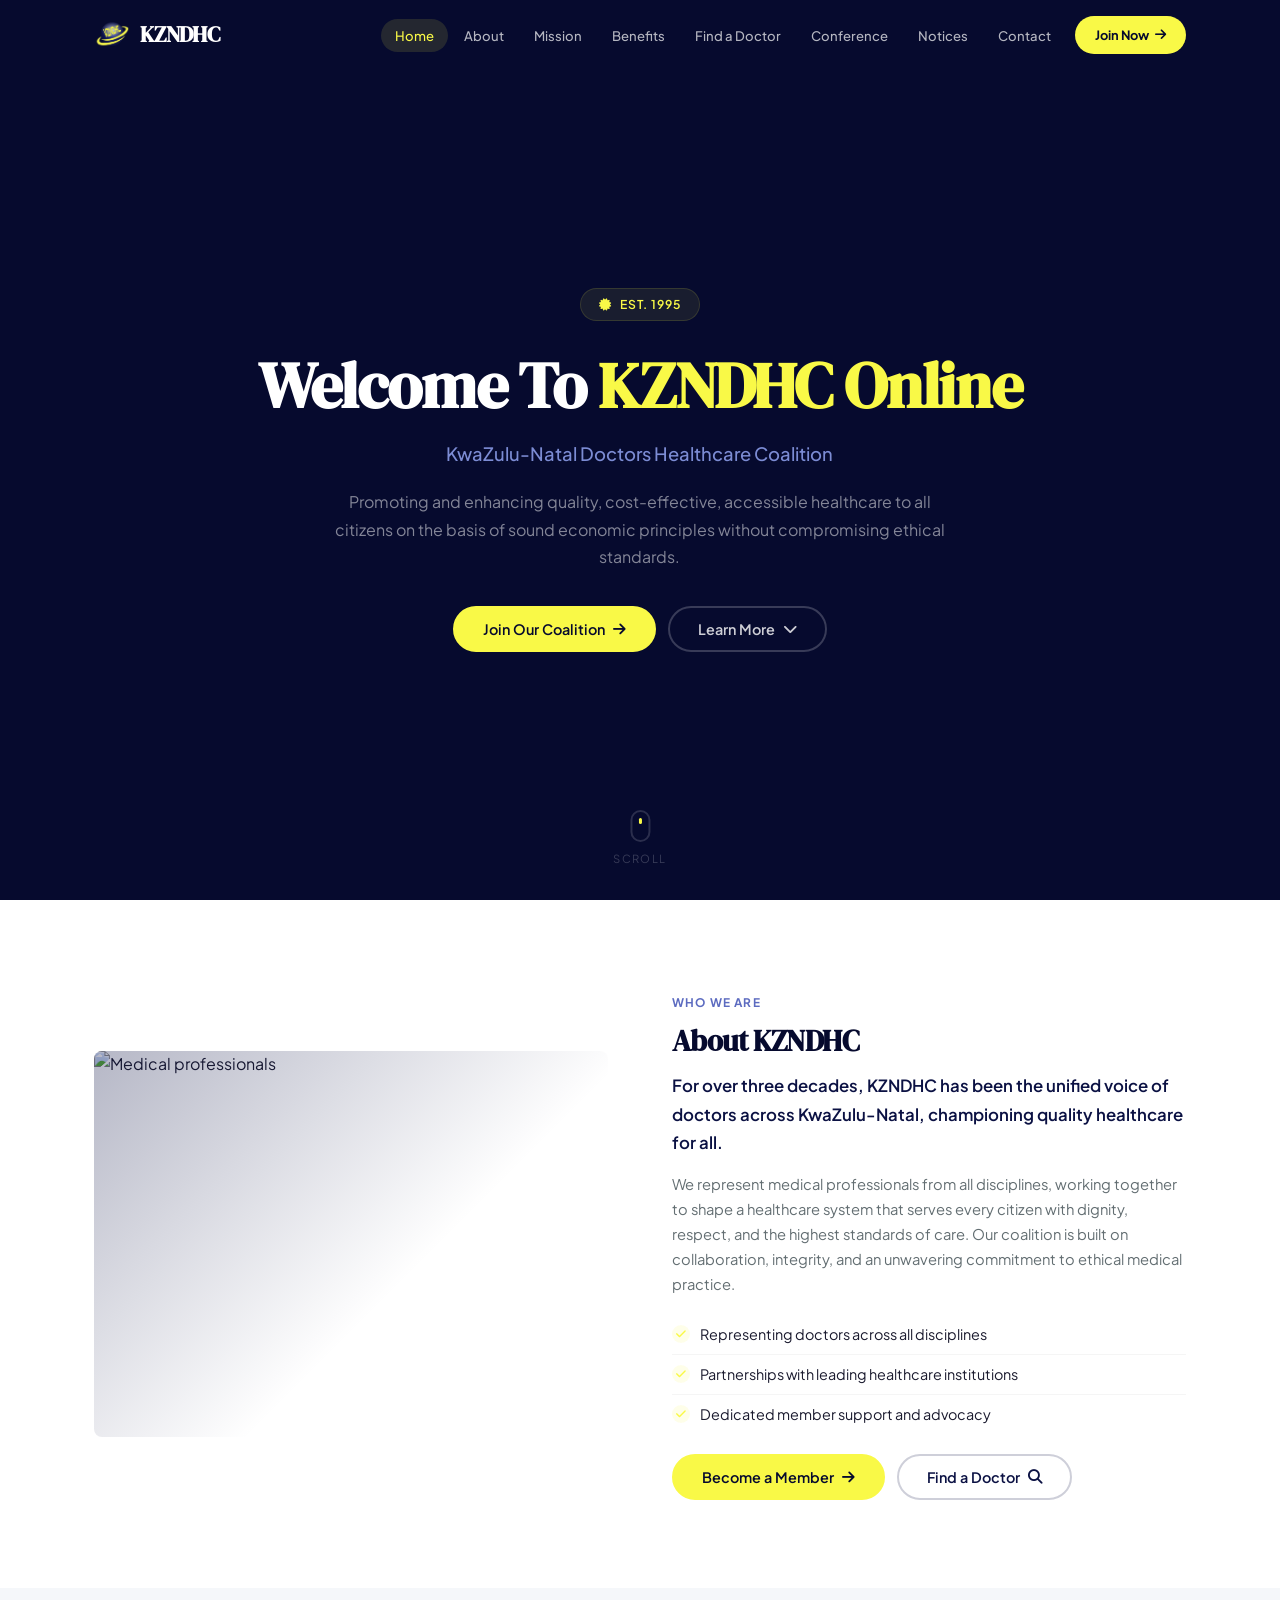
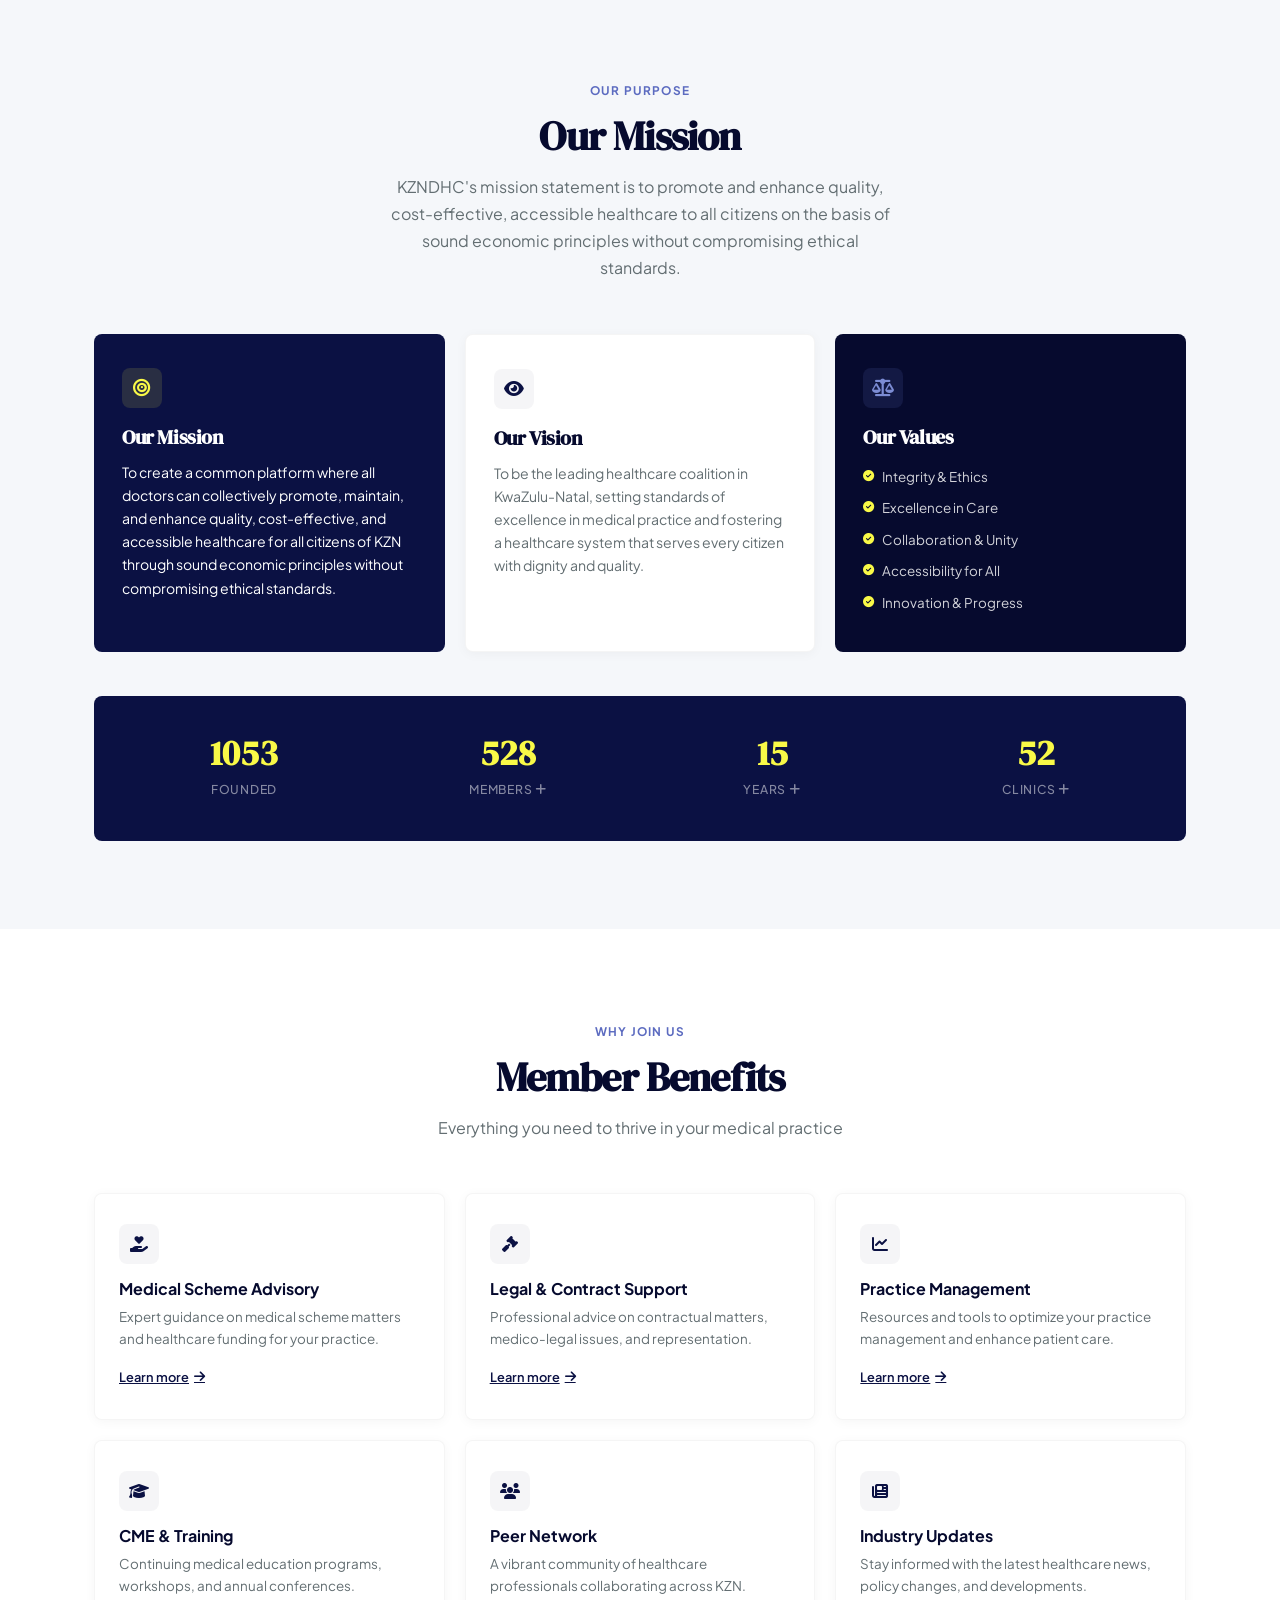
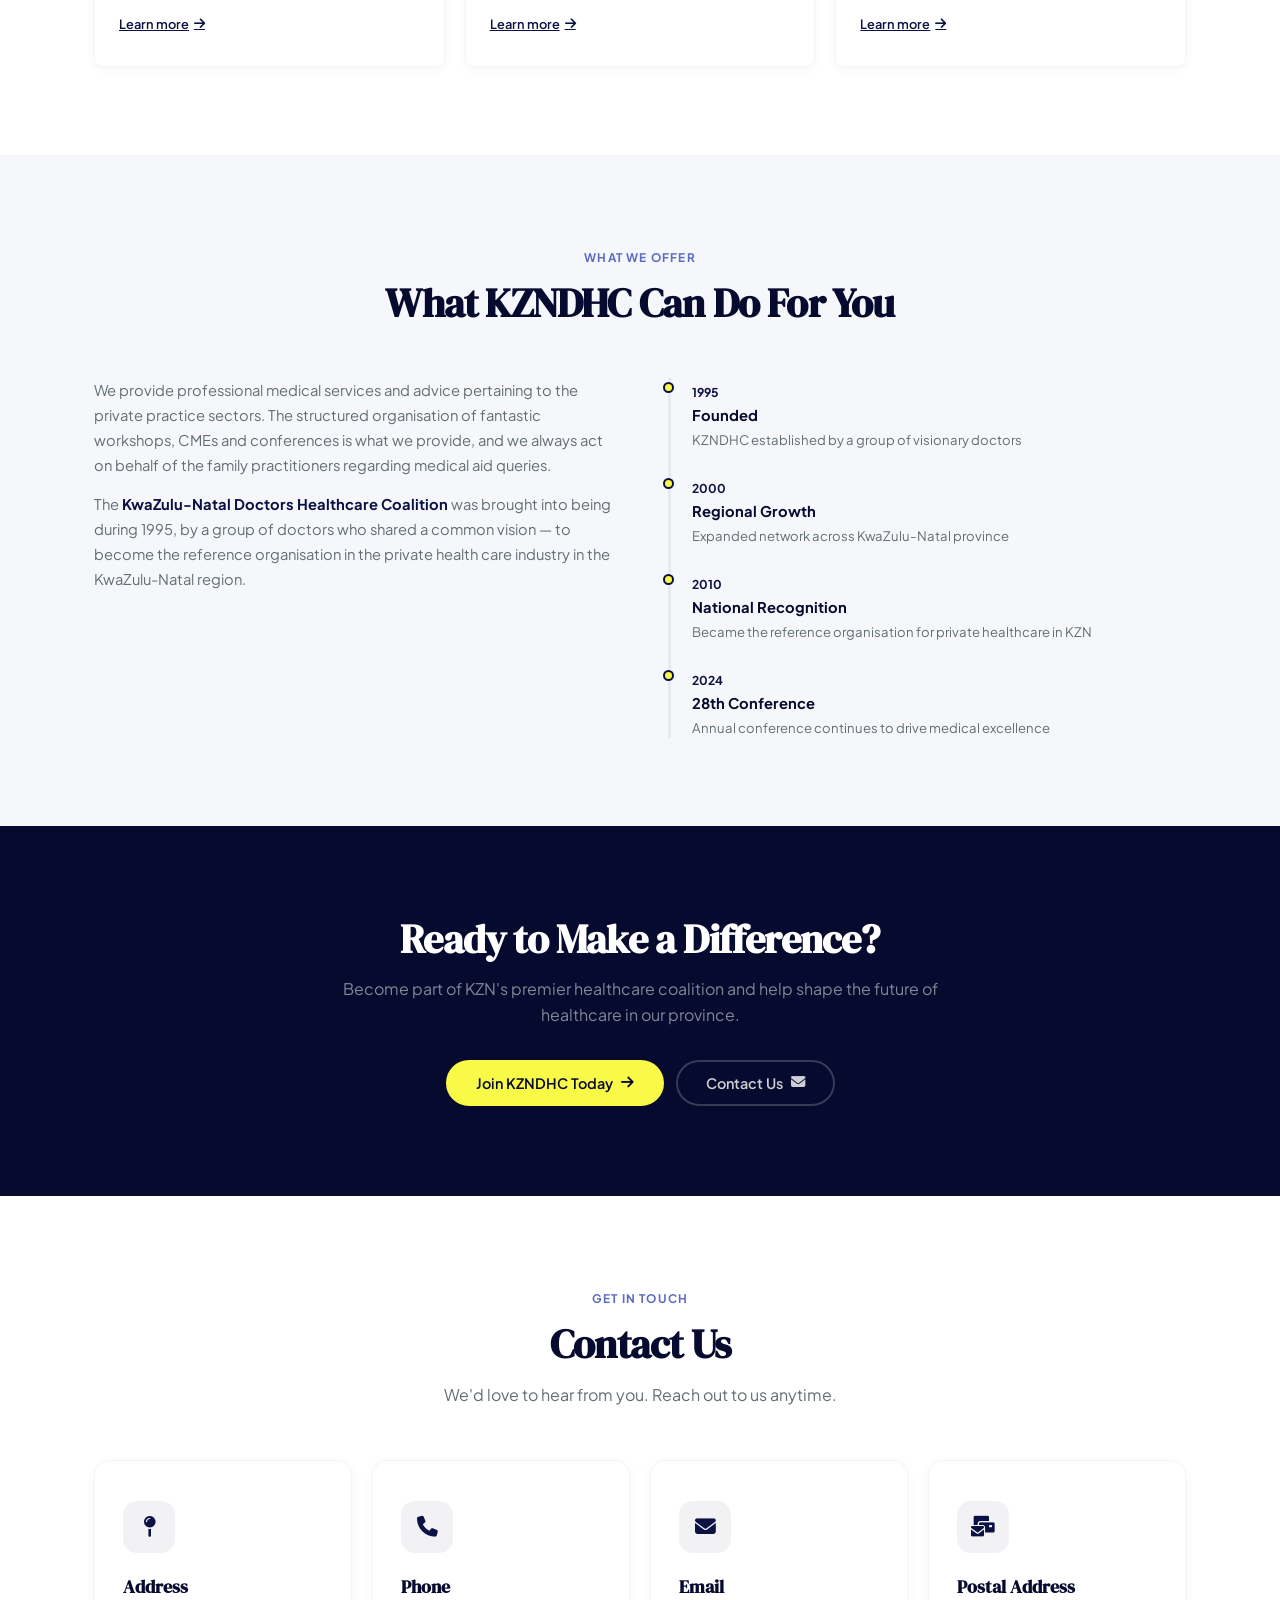
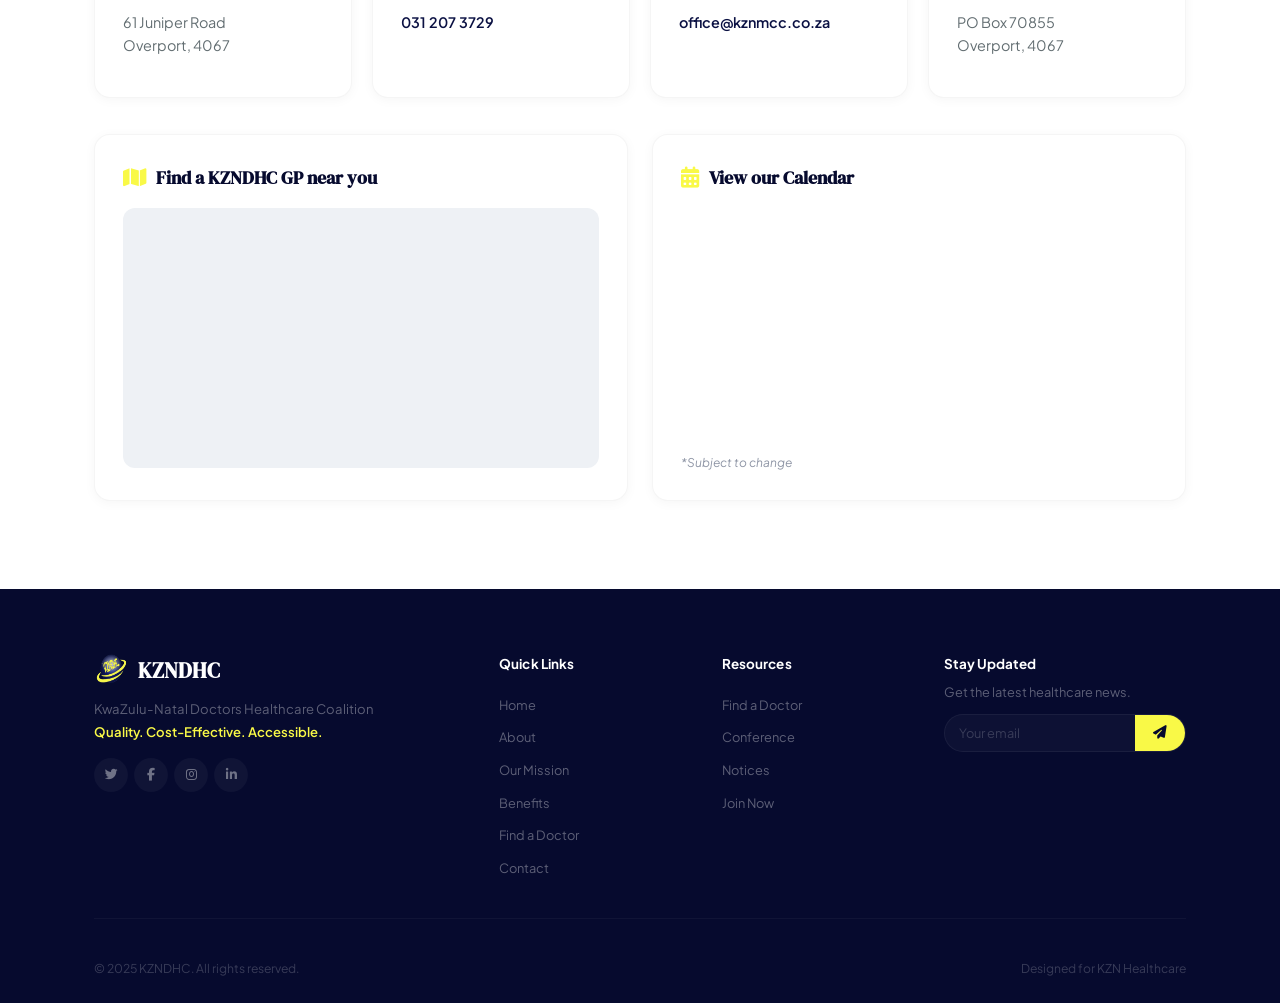
==== index.html @ eb79df63 "KZNDHC Website - Complete redesign with all pages" ====
<!DOCTYPE html>
<html lang="en">
<head>
<meta charset="UTF-8"><meta name="viewport" content="width=device-width,initial-scale=1.0">
<title>KZNDHC — KwaZulu-Natal Doctors Healthcare Coalition</title>
<meta name="description" content="Quality, cost-effective, accessible healthcare for all citizens of KZN since 1995.">
<link rel="preconnect" href="https://fonts.googleapis.com"><link rel="preconnect" href="https://fonts.gstatic.com" crossorigin>
<link href="https://fonts.googleapis.com/css2?family=Plus+Jakarta+Sans:wght@400;500;600;700;800&family=DM+Serif+Display:ital@0;1&display=swap" rel="stylesheet">
<link rel="stylesheet" href="https://cdnjs.cloudflare.com/ajax/libs/font-awesome/6.5.1/css/all.min.css">
<link rel="stylesheet" href="css/style.css">
</head>
<body>

<header class="header" id="header"><div class="container"><nav class="navbar">
<a href="#home" class="nav-brand"><img src="image.png" alt="KZNDHC" class="nav-logo"><span class="brand-text">KZNDHC</span></a>
<div class="nav-toggle" id="navToggle" aria-label="Menu" role="button" tabindex="0"><span></span><span></span><span></span></div>
<ul class="nav-menu" id="navMenu">
<li><a href="#home" class="nav-link active">Home</a></li><li><a href="#about" class="nav-link">About</a></li><li><a href="#mission" class="nav-link">Mission</a></li><li><a href="#benefits" class="nav-link">Benefits</a></li><li><a href="members/find.html" class="nav-link">Find a Doctor</a></li><li><a href="conference/index.html" class="nav-link">Conference</a></li><li><a href="members/press.html" class="nav-link">Notices</a></li><li><a href="#contact" class="nav-link">Contact</a></li><li><a href="members/join.html" class="nav-cta">Join Now <i class="fas fa-arrow-right"></i></a></li>
</ul></nav></div></header>

<section id="home" class="hero"><div class="hero-bg-img"></div>
<div class="hero-in"><div class="hero-badge"><i class="fas fa-certificate"></i> Est. 1995</div>
<h1>Welcome To <span>KZNDHC Online</span></h1>
<p class="hero-sub">KwaZulu-Natal Doctors Healthcare Coalition</p>
<p class="hero-p">Promoting and enhancing quality, cost-effective, accessible healthcare to all citizens on the basis of sound economic principles without compromising ethical standards.</p>
<div class="hero-acts"><a href="members/join.html" class="btn btn-g">Join Our Coalition <i class="fas fa-arrow-right"></i></a><a href="#about" class="btn btn-gh">Learn More <i class="fas fa-chevron-down"></i></a></div></div>
<div class="hero-scroll"><span class="scroll-mouse"></span>Scroll</div>
</section><section id="about" class="section"><div class="container"><div class="about-grid"><div class="about-img" data-aos="fade-right"><img src="https://images.unsplash.com/photo-1576091160550-2173dba999ef?w=800&q=80" alt="Medical professionals"></div><div class="about-text" data-aos="fade-left"><span class="s-label">Who We Are</span><h3>About KZNDHC</h3><p class="lead">For over three decades, KZNDHC has been the unified voice of doctors across KwaZulu-Natal, championing quality healthcare for all.</p><p>We represent medical professionals from all disciplines, working together to shape a healthcare system that serves every citizen with dignity, respect, and the highest standards of care. Our coalition is built on collaboration, integrity, and an unwavering commitment to ethical medical practice.</p><ul class="about-list"><li><i class="fas fa-check"></i>Representing doctors across all disciplines</li><li><i class="fas fa-check"></i>Partnerships with leading healthcare institutions</li><li><i class="fas fa-check"></i>Dedicated member support and advocacy</li></ul><div class="about-acts"><a href="members/join.html" class="btn btn-g">Become a Member <i class="fas fa-arrow-right"></i></a><a href="members/find.html" class="btn btn-o">Find a Doctor <i class="fas fa-search"></i></a></div></div></div></div></section>
<section id="mission" class="section section-alt"><div class="container"><div class="tc" data-aos="fade-up"><span class="s-label">Our Purpose</span><h2 class="s-title">Our Mission</h2><p class="s-lead">KZNDHC's mission statement is to promote and enhance quality, cost-effective, accessible healthcare to all citizens on the basis of sound economic principles without compromising ethical standards.</p></div><div class="m-grid"><div class="m-card m-dark" data-aos="fade-up"><div class="icon"><i class="fas fa-bullseye"></i></div><h3>Our Mission</h3><p>To create a common platform where all doctors can collectively promote, maintain, and enhance quality, cost-effective, and accessible healthcare for all citizens of KZN through sound economic principles without compromising ethical standards.</p></div><div class="m-card m-light" data-aos="fade-up" data-aos-delay="100"><div class="icon"><i class="fas fa-eye"></i></div><h3>Our Vision</h3><p>To be the leading healthcare coalition in KwaZulu-Natal, setting standards of excellence in medical practice and fostering a healthcare system that serves every citizen with dignity and quality.</p></div><div class="m-card m-ac" data-aos="fade-up" data-aos-delay="200"><div class="icon"><i class="fas fa-scale-balanced"></i></div><h3>Our Values</h3><div class="val-item"><i class="fas fa-check-circle"></i> Integrity &amp; Ethics</div><div class="val-item"><i class="fas fa-check-circle"></i> Excellence in Care</div><div class="val-item"><i class="fas fa-check-circle"></i> Collaboration &amp; Unity</div><div class="val-item"><i class="fas fa-check-circle"></i> Accessibility for All</div><div class="val-item"><i class="fas fa-check-circle"></i> Innovation &amp; Progress</div></div></div><div class="stats-bar" data-aos="fade-up"><div style="text-align:center"><span class="num" data-count="1995">0</span><span class="lbl">Founded</span></div><div style="text-align:center"><span class="num" data-count="1000">0</span><span class="lbl">Members <i class="fas fa-plus"></i></span></div><div style="text-align:center"><span class="num" data-count="30">0</span><span class="lbl">Years <i class="fas fa-plus"></i></span></div><div style="text-align:center"><span class="num" data-count="100">0</span><span class="lbl">Clinics <i class="fas fa-plus"></i></span></div></div></div></section>
<section id="benefits" class="section"><div class="container"><div class="tc" data-aos="fade-up"><span class="s-label">Why Join Us</span><h2 class="s-title">Member Benefits</h2><p class="s-lead">Everything you need to thrive in your medical practice</p></div><div class="b-grid"><div class="b-card" data-aos="fade-up"><div class="icon"><i class="fas fa-hand-holding-heart"></i></div><h3>Medical Scheme Advisory</h3><p>Expert guidance on medical scheme matters and healthcare funding for your practice.</p><a href="members/join.html" class="link">Learn more <i class="fas fa-arrow-right"></i></a></div><div class="b-card" data-aos="fade-up" data-aos-delay="80"><div class="icon"><i class="fas fa-gavel"></i></div><h3>Legal &amp; Contract Support</h3><p>Professional advice on contractual matters, medico-legal issues, and representation.</p><a href="members/join.html" class="link">Learn more <i class="fas fa-arrow-right"></i></a></div><div class="b-card" data-aos="fade-up" data-aos-delay="160"><div class="icon"><i class="fas fa-chart-line"></i></div><h3>Practice Management</h3><p>Resources and tools to optimize your practice management and enhance patient care.</p><a href="members/join.html" class="link">Learn more <i class="fas fa-arrow-right"></i></a></div><div class="b-card" data-aos="fade-up" data-aos-delay="240"><div class="icon"><i class="fas fa-graduation-cap"></i></div><h3>CME &amp; Training</h3><p>Continuing medical education programs, workshops, and annual conferences.</p><a href="members/join.html" class="link">Learn more <i class="fas fa-arrow-right"></i></a></div><div class="b-card" data-aos="fade-up" data-aos-delay="320"><div class="icon"><i class="fas fa-users"></i></div><h3>Peer Network</h3><p>A vibrant community of healthcare professionals collaborating across KZN.</p><a href="members/join.html" class="link">Learn more <i class="fas fa-arrow-right"></i></a></div><div class="b-card" data-aos="fade-up" data-aos-delay="400"><div class="icon"><i class="fas fa-newspaper"></i></div><h3>Industry Updates</h3><p>Stay informed with the latest healthcare news, policy changes, and developments.</p><a href="members/join.html" class="link">Learn more <i class="fas fa-arrow-right"></i></a></div></div></div></section>
<section class="section section-alt"><div class="container"><div class="tc" data-aos="fade-up"><span class="s-label">What We Offer</span><h2 class="s-title">What KZNDHC Can Do For You</h2></div><div class="hist-grid"><div class="hist-text" data-aos="fade-right"><p>We provide professional medical services and advice pertaining to the private practice sectors. The structured organisation of fantastic workshops, CMEs and conferences is what we provide, and we always act on behalf of the family practitioners regarding medical aid queries.</p><p>The <strong>KwaZulu-Natal Doctors Healthcare Coalition</strong> was brought into being during 1995, by a group of doctors who shared a common vision — to become the reference organisation in the private health care industry in the KwaZulu-Natal region.</p></div><div class="timeline" data-aos="fade-left"><div class="tl-item"><span class="yr">1995</span><h4>Founded</h4><p>KZNDHC established by a group of visionary doctors</p></div><div class="tl-item"><span class="yr">2000</span><h4>Regional Growth</h4><p>Expanded network across KwaZulu-Natal province</p></div><div class="tl-item"><span class="yr">2010</span><h4>National Recognition</h4><p>Became the reference organisation for private healthcare in KZN</p></div><div class="tl-item"><span class="yr">2024</span><h4>28th Conference</h4><p>Annual conference continues to drive medical excellence</p></div></div></div></div></section>

<section class="cta-band"><div class="cta-in" data-aos="fade-up"><h2>Ready to Make a Difference?</h2><p>Become part of KZN's premier healthcare coalition and help shape the future of healthcare in our province.</p><div class="cta-acts"><a href="members/join.html" class="btn btn-g">Join KZNDHC Today <i class="fas fa-arrow-right"></i></a><a href="#contact" class="btn btn-gh">Contact Us <i class="fas fa-envelope"></i></a></div></div></section>

<section id="contact" class="section"><div class="container"><div class="tc" data-aos="fade-up"><span class="s-label">Get In Touch</span><h2 class="s-title">Contact Us</h2><p class="s-lead">We'd love to hear from you. Reach out to us anytime.</p></div>
<div class="contact-grid" data-aos="fade-up">
<div class="c-card"><div class="icon"><i class="fas fa-map-pin"></i></div><h4>Address</h4><p>61 Juniper Road<br>Overport, 4067</p></div>
<div class="c-card"><div class="icon"><i class="fas fa-phone"></i></div><h4>Phone</h4><p><a href="tel:0312073729">031 207 3729</a></p></div>
<div class="c-card"><div class="icon"><i class="fas fa-envelope"></i></div><h4>Email</h4><p><a href="mailto:office@kznmcc.co.za">office@kznmcc.co.za</a></p></div>
<div class="c-card"><div class="icon"><i class="fas fa-mail-bulk"></i></div><h4>Postal Address</h4><p>PO Box 70855<br>Overport, 4067</p></div>
</div>
<div class="c-extras" data-aos="fade-up">
<div class="c-extra"><h4><i class="fas fa-map"></i> Find a KZNDHC GP near you</h4><div class="map-box" id="map"></div></div>
<div class="c-extra"><h4><i class="fas fa-calendar-alt"></i> View our Calendar</h4><div style="border-radius:8px;overflow:hidden;"><iframe src="https://calendar.google.com/calendar/embed?src=kzndhcmain%40gmail.com&ctz=Africa%2FJohannesburg" style="border:0" width="100%" height="230" frameborder="0" scrolling="no"></iframe></div><p class="cal-note">*Subject to change</p></div>
</div></div></section>

<footer class="footer"><div class="container"><div class="f-grid"><div class="f-brand"><div class="logo-wrap"><img src="image.png" alt="KZNDHC"><strong>KZNDHC</strong></div><p>KwaZulu-Natal Doctors Healthcare Coalition</p><p class="tagline">Quality. Cost-Effective. Accessible.</p><div class="f-social"><a href="https://twitter.com/KZNDHC" aria-label="Twitter"><i class="fab fa-twitter"></i></a><a href="#" aria-label="Facebook"><i class="fab fa-facebook-f"></i></a><a href="https://www.instagram.com/kzndhc/" aria-label="Instagram"><i class="fab fa-instagram"></i></a><a href="#" aria-label="LinkedIn"><i class="fab fa-linkedin-in"></i></a></div></div><div class="f-col"><h5>Quick Links</h5><ul><li><a href="index.html">Home</a></li><li><a href="index.html#about">About</a></li><li><a href="index.html#mission">Our Mission</a></li><li><a href="index.html#benefits">Benefits</a></li><li><a href="members/find.html">Find a Doctor</a></li><li><a href="index.html#contact">Contact</a></li></ul></div><div class="f-col"><h5>Resources</h5><ul><li><a href="members/find.html">Find a Doctor</a></li><li><a href="conference/index.html">Conference</a></li><li><a href="members/press.html">Notices</a></li><li><a href="members/join.html">Join Now</a></li></ul></div><div class="f-news"><h5>Stay Updated</h5><p>Get the latest healthcare news.</p><form class="f-form" onsubmit="alert('Thank you');return false;"><input type="email" placeholder="Your email" required><button type="submit"><i class="fas fa-paper-plane"></i></button></form></div></div><div class="f-bottom"><p>&copy; 2025 KZNDHC. All rights reserved.</p><p>Designed for KZN Healthcare</p></div></div></footer>

<button id="backToTop" class="btt" aria-label="Back to top"><i class="fas fa-arrow-up"></i></button>
<script src="js/main.js"></script>
</body>
</html>
---- css/style.css ----
﻿*,*::before,*::after{margin:0;padding:0;box-sizing:border-box}
:root{
--n:#0B1143;--nd:#060A2E;--nm:#121858;--g:#F9F947;--gs:#FCE17A;--b:#5C6BC0;--bl:#7C8CD4;
--w:#fff;--o:#F5F7FA;--t:#1A1A2E;--tl:#636E72;--tm:#8E95A5;
--f:'Plus Jakarta Sans',sans-serif;--fh:'DM Serif Display',Georgia,serif;
--sh:0 2px 12px rgba(0,0,0,.04);
--sh-lg:0 4px 24px rgba(0,0,0,.06);
--r:8px;--rf:999px
}
html{scroll-behavior:smooth;font-size:16px}
body{font-family:var(--f);color:var(--t);line-height:1.6;background:var(--w)}
img{max-width:100%;display:block}
.container{width:100%;max-width:1140px;margin:0 auto;padding:0 24px}
h1,h2,h3{font-family:var(--fh);letter-spacing:-.02em;line-height:1.15}

/* BUTTONS */
.btn{display:inline-flex;align-items:center;gap:8px;padding:12px 28px;border-radius:var(--rf);font:600 .9rem var(--f);cursor:pointer;transition:all .2s;text-decoration:none;border:2px solid transparent}
.btn-g{background:var(--g);color:var(--nd);border-color:var(--g)}
.btn-g:hover{background:var(--gs);transform:translateY(-2px);box-shadow:0 6px 20px rgba(249,249,71,.25)}
.btn-gh{background:transparent;color:rgba(255,255,255,.8);border-color:rgba(255,255,255,.2)}
.btn-gh:hover{background:rgba(255,255,255,.06);border-color:rgba(255,255,255,.4);color:#fff;transform:translateY(-2px)}
.btn-o{background:transparent;color:var(--n);border-color:rgba(11,17,67,.2)}
.btn-o:hover{background:var(--n);color:#fff;border-color:var(--n)}

/* HEADER */
.header{position:fixed;top:0;left:0;right:0;z-index:1000;padding:16px 0;transition:all .3s}
.header.scrolled{padding:10px 0;background:rgba(6,10,46,.9);backdrop-filter:blur(12px);box-shadow:0 1px 0 rgba(255,255,255,.05)}
.navbar{display:flex;align-items:center;justify-content:space-between}
.nav-brand{display:flex;align-items:center;gap:10px;text-decoration:none}
.nav-logo{width:36px;height:36px;border-radius:6px;object-fit:contain}
.brand-text{font-family:var(--fh);font-size:1.4rem;font-weight:700;color:#fff;letter-spacing:-.01em}
.nav-menu{display:flex;align-items:center;gap:2px;list-style:none}
.nav-link{padding:8px 14px;color:rgba(255,255,255,.7);font-weight:500;font-size:.82rem;border-radius:var(--rf);transition:all .2s;text-decoration:none}
.nav-link:hover,.nav-link.active{color:#fff;background:rgba(255,255,255,.06)}
.nav-link.active{background:rgba(249,249,71,.12);color:var(--g)}
.nav-cta{display:inline-flex;align-items:center;gap:6px;padding:9px 20px;background:var(--g);color:var(--nd);border-radius:var(--rf);font-weight:700;font-size:.8rem;text-decoration:none;transition:all .2s;margin-left:8px}
.nav-cta:hover{background:var(--gs);transform:translateY(-1px)}
.nav-toggle{display:none;flex-direction:column;gap:5px;cursor:pointer;padding:4px;background:0 0;border:none}
.nav-toggle span{width:26px;height:2.5px;background:#fff;border-radius:2px;transition:all .25s}
.nav-toggle.active span:nth-child(1){transform:translateY(7.5px)rotate(45deg)}
.nav-toggle.active span:nth-child(2){opacity:0}
.nav-toggle.active span:nth-child(3){transform:translateY(-7.5px)rotate(-45deg)}
/* HERO */
.hero{min-height:100vh;display:flex;align-items:center;background:var(--nd);position:relative;overflow:hidden;padding:120px 0 80px}
.hero::after{content:'';position:absolute;inset:0;background:linear-gradient(180deg,rgba(6,10,46,.85)0%,rgba(6,10,46,.7)100%)}
.hero-bg-img{position:absolute;inset:0;background:url('https://images.unsplash.com/photo-1551076805-e1869033e561?w=1600&q=80')center/cover no-repeat;opacity:.15;filter:grayscale(40%)}
.hero-in{position:relative;z-index:1;max-width:840px;margin:0 auto;text-align:center}
.hero-badge{display:inline-flex;align-items:center;gap:8px;padding:6px 18px;background:rgba(249,249,71,.08);border:1px solid rgba(249,249,71,.12);border-radius:var(--rf);color:var(--g);font-size:.76rem;font-weight:600;text-transform:uppercase;letter-spacing:.08em;margin-bottom:28px}
.hero h1{font-family:var(--fh);font-size:4rem;color:#fff;margin-bottom:16px}
.hero h1 span{color:var(--g)}
.hero-sub{font-size:1.15rem;color:var(--bl);margin-bottom:20px;font-weight:500}
.hero-p{font-size:1rem;color:rgba(255,255,255,.5);max-width:620px;margin:0 auto 36px;line-height:1.7}
.hero-acts{display:flex;gap:12px;justify-content:center;flex-wrap:wrap}
.hero-scroll{position:absolute;bottom:32px;left:50%;transform:translateX(-50%);z-index:1;display:flex;flex-direction:column;align-items:center;gap:8px;color:rgba(255,255,255,.2);font-size:.7rem;text-transform:uppercase;letter-spacing:.12em}
.scroll-mouse{width:20px;height:32px;border:2px solid rgba(255,255,255,.15);border-radius:10px;position:relative}
.scroll-mouse::after{content:'';width:3px;height:6px;background:var(--g);border-radius:2px;position:absolute;top:6px;left:50%;transform:translateX(-50%);animation:sdot 2s infinite}
@keyframes sdot{0%{transform:translateX(-50%)translateY(0);opacity:1}to{transform:translateX(-50%)translateY(12px);opacity:0}}

/* SECTIONS */
.section{padding:88px 0}
.section-alt{background:var(--o)}
.s-label{display:inline-block;font-size:.74rem;font-weight:700;color:var(--b);text-transform:uppercase;letter-spacing:.1em;margin-bottom:12px}
.s-title{font-family:var(--fh);font-size:2.5rem;color:var(--nd);margin-bottom:14px}
.s-lead{font-size:1rem;color:var(--tl);max-width:520px;line-height:1.7}
.tc{text-align:center;margin:0 auto 52px}
.tc .s-lead{margin-left:auto;margin-right:auto}

/* ABOUT */
.about-grid{display:grid;grid-template-columns:1fr 1fr;gap:64px;align-items:center}
.about-img{position:relative;border-radius:var(--r);overflow:hidden;aspect-ratio:4/3}
.about-img img{width:100%;height:100%;object-fit:cover}
.about-img::after{content:'';position:absolute;inset:0;background:linear-gradient(135deg,rgba(11,17,67,.3),transparent 60%)}
.about-text h3{font-family:var(--fh);font-size:1.8rem;color:var(--nd);margin-bottom:14px}
.about-text .lead{font-size:1.05rem;color:var(--n);font-weight:600;margin-bottom:14px}
.about-text p{font-size:.92rem;color:var(--tl);line-height:1.7;margin-bottom:12px}
.about-list{list-style:none;margin:18px 0;padding:0}
.about-list li{display:flex;align-items:center;gap:10px;padding:8px 0;font-size:.9rem;color:var(--t);border-bottom:1px solid rgba(0,0,0,.04)}
.about-list li:last-child{border:none}
.about-list li i{color:var(--g);width:18px;height:18px;display:flex;align-items:center;justify-content:center;background:rgba(249,249,71,.12);border-radius:50%;font-size:.7rem;flex-shrink:0}
.about-acts{display:flex;gap:12px;flex-wrap:wrap;margin-top:20px}
/* MISSION CARDS */
.m-grid{display:grid;grid-template-columns:1fr 1fr 1fr;gap:20px}
.m-card{border-radius:var(--r);padding:34px 28px;transition:all .25s;overflow:hidden;position:relative}
.m-card:hover{transform:translateY(-4px)}
.m-dark{background:var(--n);color:#fff}
.m-light{background:#fff;border:1px solid rgba(0,0,0,.04);box-shadow:var(--sh)}
.m-ac{background:var(--nd);color:#fff}
.m-card .icon{width:40px;height:40px;display:flex;align-items:center;justify-content:center;border-radius:8px;margin-bottom:18px;font-size:1.1rem}
.m-dark .icon{background:rgba(249,249,71,.12);color:var(--g)}
.m-light .icon{background:rgba(11,17,67,.04);color:var(--n)}
.m-ac .icon{background:rgba(92,107,192,.15);color:var(--bl)}
.m-card h3{font-family:var(--fh);font-size:1.25rem;margin-bottom:12px}
.m-card p{font-size:.88rem;line-height:1.65}
.m-light h3{color:var(--nd)}
.m-light p{color:var(--tl)}
.val-item{display:flex;align-items:center;gap:8px;padding:5px 0;font-size:.84rem;color:rgba(255,255,255,.82)}
.val-item i{color:var(--g);font-size:.7rem}

/* STATS */
.stats-bar{background:var(--n);border-radius:var(--r);padding:40px 28px;display:grid;grid-template-columns:repeat(4,1fr);gap:20px;margin-top:44px}
.stats-bar .num{font-family:var(--fh);font-size:2.2rem;font-weight:700;color:var(--g);line-height:1;margin-bottom:4px;display:block}
.stats-bar .lbl{font-size:.76rem;color:rgba(255,255,255,.5);font-weight:500;text-transform:uppercase;letter-spacing:.06em}

/* BENEFITS */
.b-grid{display:grid;grid-template-columns:repeat(3,1fr);gap:20px}
.b-card{background:#fff;border-radius:var(--r);padding:30px 24px;border:1px solid rgba(0,0,0,.04);transition:all .25s;box-shadow:var(--sh);position:relative;overflow:hidden}
.b-card:hover{transform:translateY(-4px);box-shadow:var(--sh-lg)}
.b-card .icon{width:40px;height:40px;display:flex;align-items:center;justify-content:center;border-radius:8px;background:rgba(11,17,67,.04);color:var(--n);font-size:1rem;margin-bottom:16px;transition:all .25s}
.b-card:hover .icon{background:var(--n);color:var(--g)}
.b-card h3{font-size:1rem;color:var(--nd);margin-bottom:8px;font-family:var(--f);font-weight:700;letter-spacing:0}
.b-card p{font-size:.84rem;color:var(--tl);line-height:1.6;margin-bottom:14px}
.b-card .link{display:inline-flex;align-items:center;gap:5px;font-size:.8rem;font-weight:600;color:var(--n)}
.b-card .link:hover{color:var(--g)}
/* HISTORY */
.hist-grid{display:grid;grid-template-columns:1fr 1fr;gap:56px;align-items:start}
.hist-text p{font-size:.92rem;color:var(--tl);line-height:1.7;margin-bottom:14px}
.hist-text strong{color:var(--n)}
.timeline{position:relative;padding-left:24px}
.timeline::before{content:'';position:absolute;left:0;top:0;bottom:0;width:3px;background:rgba(11,17,67,.06)}
.tl-item{position:relative;padding-bottom:24px}
.tl-item:last-child{padding-bottom:0}
.tl-item::before{content:'';position:absolute;left:-29px;top:4px;width:11px;height:11px;border-radius:50%;background:var(--g);border:2px solid var(--n)}
.tl-item .yr{font-size:.76rem;font-weight:700;color:var(--n);margin-bottom:4px}
.tl-item h4{font-size:.92rem;color:var(--nd);margin-bottom:2px}
.tl-item p{font-size:.82rem;color:var(--tl);margin:0}

/* CTA */
.cta-band{background:var(--nd);padding:90px 0;text-align:center;position:relative;overflow:hidden}
.cta-band::after{content:'';position:absolute;inset:0;background:url('https://images.unsplash.com/photo-1576091160550-2173dba999ef?w=1600&q=80')center/cover no-repeat;opacity:.06;filter:grayscale(60%)}
.cta-in{position:relative;z-index:1;max-width:600px;margin:0 auto}
.cta-band h2{font-family:var(--fh);font-size:2.5rem;color:#fff;margin-bottom:14px}
.cta-band p{font-size:1rem;color:rgba(255,255,255,.5);margin-bottom:32px;line-height:1.6}
.cta-acts{display:flex;gap:12px;justify-content:center;flex-wrap:wrap}

/* CONTACT */
.contact-grid{display:flex;gap:20px;margin-bottom:36px}
.c-card{flex:1;background:#fff;border-radius:16px;padding:40px 28px;border:1px solid rgba(0,0,0,.04);box-shadow:var(--sh);display:flex;flex-direction:column;align-items:flex-start;transition:all .3s;position:relative;overflow:hidden}
.c-card::after{content:'';position:absolute;bottom:0;left:0;right:0;height:3px;background:linear-gradient(90deg,var(--g),var(--bl));opacity:0;transition:opacity .3s}
.c-card:hover::after{opacity:1}
.c-card:hover{transform:translateY(-4px);box-shadow:var(--sh-lg)}
.c-card .icon{width:52px;height:52px;display:flex;align-items:center;justify-content:center;border-radius:14px;background:rgba(11,17,67,.05);color:var(--n);font-size:1.3rem;transition:all .3s;flex-shrink:0;margin-bottom:20px}
.c-card:hover .icon{background:var(--n);color:var(--g)}
.c-card h4{font-family:var(--fh);font-size:1.1rem;color:var(--nd);margin-bottom:10px}
.c-card p{font-size:.9rem;color:var(--tl);line-height:1.6;margin:0}
.c-card a{color:var(--n);font-weight:600;text-decoration:none}
.c-card a:hover{color:var(--g)}
.c-card .note{display:inline-block;font-size:.72rem;color:var(--tm);margin-top:12px;font-weight:500}
.c-extras{display:grid;grid-template-columns:1fr 1fr;gap:24px}
.c-extra{background:#fff;border-radius:16px;padding:28px;border:1px solid rgba(0,0,0,.04);box-shadow:var(--sh);transition:all .3s}
.c-extra:hover{box-shadow:var(--sh-lg)}
.c-extra h4{font-family:var(--fh);font-size:1.15rem;color:var(--nd);margin-bottom:16px;display:flex;align-items:center;gap:10px}
.c-extra h4 i{color:var(--g);font-size:1.3rem}
.map-box{width:100%;height:260px;border-radius:12px;overflow:hidden;background:#eef1f5}
.cal-note{font-size:.75rem;color:var(--tm);margin-top:8px;font-style:italic}
/* FOOTER */
.footer{background:var(--nd);padding:64px 0 24px;color:rgba(255,255,255,.6)}
.f-grid{display:grid;grid-template-columns:2fr 1fr 1fr 1.2fr;gap:40px;margin-bottom:40px;padding-bottom:32px;border-bottom:1px solid rgba(255,255,255,.04)}
.f-brand .logo-wrap{display:flex;align-items:center;gap:10px;margin-bottom:12px}
.f-brand .logo-wrap img{width:34px;height:34px;border-radius:6px}
.f-brand .logo-wrap strong{font-family:var(--fh);font-size:1.3rem;color:#fff}
.f-brand p{font-size:.82rem;color:rgba(255,255,255,.35);line-height:1.5;margin-bottom:3px}
.f-brand .tagline{color:var(--g)!important;font-weight:600;margin-bottom:16px!important}
.f-social{display:flex;gap:6px}
.f-social a{width:34px;height:34px;display:flex;align-items:center;justify-content:center;border-radius:50%;background:rgba(255,255,255,.04);color:rgba(255,255,255,.4);font-size:.8rem;transition:all .2s;text-decoration:none}
.f-social a:hover{background:var(--g);color:var(--nd)}
.f-col h5{font-family:var(--f);font-weight:700;font-size:.84rem;color:#fff;margin-bottom:16px;letter-spacing:.01em}
.f-col ul{list-style:none}.f-col ul li{margin-bottom:7px}
.f-col ul li a{color:rgba(255,255,255,.35);font-size:.8rem;text-decoration:none;transition:color .15s}
.f-col ul li a:hover{color:var(--g)}
.f-news h5{font-family:var(--f);font-weight:700;font-size:.84rem;color:#fff;margin-bottom:8px}
.f-news p{font-size:.8rem;color:rgba(255,255,255,.35);margin-bottom:12px;line-height:1.5}
.f-form{display:flex;border-radius:var(--rf);overflow:hidden;background:rgba(255,255,255,.03);border:1px solid rgba(255,255,255,.05)}
.f-form input{flex:1;padding:10px 14px;background:0 0;border:none;color:#fff;font:.8rem var(--f);outline:0}
.f-form input::placeholder{color:rgba(255,255,255,.18)}
.f-form button{padding:10px 18px;background:var(--g);border:none;color:var(--nd);cursor:pointer;font-size:.85rem}
.f-form button:hover{background:var(--gs)}
.f-bottom{display:flex;justify-content:space-between;align-items:center}
.f-bottom p{font-size:.76rem;color:rgba(255,255,255,.2)}
/* BTT & SUB PAGES SHARED */
.btt{position:fixed;bottom:24px;right:24px;width:40px;height:40px;border-radius:50%;background:var(--n);color:#fff;border:none;font-size:.9rem;cursor:pointer;z-index:999;opacity:0;transform:translateY(10px);pointer-events:none;transition:all .25s;box-shadow:0 2px 10px rgba(0,0,0,.15)}
.btt.show{opacity:1;transform:translateY(0);pointer-events:all}
.btt:hover{background:var(--g);color:var(--nd)}
.page-hero{min-height:32vh;display:flex;align-items:center;background:var(--nd);position:relative;overflow:hidden;padding:100px 0 50px}
.page-hero::after{content:'';position:absolute;inset:0;background:linear-gradient(180deg,rgba(6,10,46,.8),rgba(6,10,46,.7))}
.page-hero-bg{position:absolute;inset:0;background:url('https://images.unsplash.com/photo-1576091160550-2173dba999ef?w=1600&q=80')center/cover no-repeat;opacity:.1;filter:grayscale(50%)}
.page-hero-in{position:relative;z-index:1;max-width:700px;margin:0 auto;text-align:center}
.page-hero h1{font-family:var(--fh);font-size:2.6rem;color:#fff;margin-bottom:8px}
.page-hero p{font-size:1rem;color:rgba(255,255,255,.5)}
.page-section{padding:64px 0}
.p-card{background:#fff;border-radius:var(--r);padding:30px 28px;border:1px solid rgba(0,0,0,.04);box-shadow:var(--sh);margin-bottom:18px}
.p-card h2{font-family:var(--fh);font-size:1.3rem;color:var(--nd);margin-bottom:14px}
.p-card h3{font-family:var(--fh);font-size:1.1rem;color:var(--nd);margin:18px 0 10px}
.p-card p,.p-card li{font-size:.9rem;color:var(--tl);line-height:1.65}
.tag{display:inline-block;padding:4px 10px;border-radius:var(--rf);font-size:.72rem;font-weight:600;margin-right:5px}
.tag-g{background:rgba(249,249,71,.12);color:var(--n)}
.tag-n{background:rgba(11,17,67,.04);color:var(--n)}
.form-group{margin-bottom:14px}
.form-group label{display:block;font-size:.8rem;font-weight:600;color:var(--nd);margin-bottom:5px}
.form-group input,.form-group select,.form-group textarea{width:100%;padding:10px 12px;border:1.5px solid rgba(0,0,0,.1);border-radius:var(--r);font:.86rem var(--f);transition:.2s;outline:0;background:#fff}
.form-group input:focus,.form-group select:focus,.form-group textarea:focus{border-color:var(--n)}
.form-row{display:grid;grid-template-columns:1fr 1fr;gap:12px}
.form-check{display:flex;align-items:flex-start;gap:10px;padding:12px;background:rgba(0,0,0,.02);border-radius:var(--r);margin-bottom:12px}
.form-check input{width:16px;height:16px;margin-top:2px;accent-color:var(--n)}
.form-check label{font-size:.82rem;color:var(--tl);line-height:1.5}
.svc-grid{display:grid;grid-template-columns:repeat(auto-fill,minmax(170px,1fr));gap:8px;margin:14px 0}
.svc-item{display:flex;align-items:center;gap:8px;padding:9px 12px;background:rgba(0,0,0,.02);border-radius:var(--r);border:1px solid rgba(0,0,0,.04);cursor:pointer;transition:.15s;font-size:.82rem}
.svc-item:hover{background:rgba(0,0,0,.05)}
.svc-item input{margin:0;accent-color:var(--n);width:14px;height:14px}
.ma-grid{display:flex;flex-wrap:wrap;gap:8px;margin:14px 0}
.ma-item{display:flex;align-items:center;gap:8px;padding:8px 14px;background:#fff;border:1px solid rgba(0,0,0,.08);border-radius:var(--r);font-size:.82rem;cursor:pointer;transition:.15s}
.ma-item:hover{background:rgba(0,0,0,.03)}
.ma-item input{margin:0;accent-color:var(--n);width:14px;height:14px}
.aff-grid{display:flex;flex-wrap:wrap;gap:10px;margin:18px 0}
.aff-card{display:flex;align-items:center;gap:10px;padding:14px 18px;background:rgba(0,0,0,.02);border-radius:var(--r);border:1px solid rgba(0,0,0,.04);flex:1;min-width:160px;transition:.15s}
.aff-card:hover{background:rgba(0,0,0,.04);transform:translateY(-2px)}
.aff-card i{font-size:1.2rem;color:var(--n)}
.aff-card strong{display:block;font-size:.82rem;color:var(--nd)}
.aff-card span{font-size:.74rem;color:var(--tl)}
.ach-grid{display:grid;grid-template-columns:repeat(auto-fill,minmax(220px,1fr));gap:10px;margin:16px 0}
.ach-row{display:flex;align-items:flex-start;gap:10px;padding:14px;background:rgba(0,0,0,.02);border-radius:var(--r);border-left:3px solid var(--g);transition:.15s}
.ach-row:hover{background:rgba(0,0,0,.04);transform:translateX(3px)}
.ach-row i{color:var(--n);font-size:.95rem;margin-top:1px}
.ach-row p{font-size:.84rem;color:var(--tl);margin:0;line-height:1.5}
.conf-hl{padding:34px;background:var(--n);border-radius:var(--r);color:#fff;text-align:center;margin-bottom:20px}
.conf-hl h2{font-family:var(--fh);font-size:1.7rem;color:#fff;margin-bottom:6px}
.conf-hl .date{font-size:1.05rem;color:var(--g);font-weight:600;margin-bottom:2px}
.conf-hl .venue{font-size:.9rem;color:rgba(255,255,255,.55)}
[data-aos]{opacity:0;transform:translateY(20px);transition:opacity .5s ease,transform .5s ease}
[data-aos].aos-animate{opacity:1;transform:translateY(0)}
@media(max-width:1024px){.about-grid,.hist-grid{grid-template-columns:1fr}.m-grid,.b-grid{grid-template-columns:repeat(2,1fr)}.contact-grid{flex-wrap:wrap}.contact-grid .c-card{min-width:calc(50% - 10px)}.c-extras{grid-template-columns:1fr}.f-grid{grid-template-columns:repeat(2,1fr)}}
@media(max-width:768px){.nav-menu{position:fixed;inset:0;flex-direction:column;justify-content:center;background:rgba(6,10,46,.98);backdrop-filter:blur(16px);transform:translateY(-100%);opacity:0;pointer-events:none;transition:all .3s}.nav-menu.active{transform:translateY(0);opacity:1;pointer-events:all}.nav-toggle{display:flex}.nav-link{font-size:1rem;padding:10px 20px}.nav-cta{margin-left:0;margin-top:8px}.hero{padding:110px 0 60px}.hero h1{font-size:2.6rem}.section{padding:56px 0}.s-title{font-size:1.9rem}.m-grid,.b-grid,.f-grid{grid-template-columns:1fr}.contact-grid .c-card{min-width:100%}.c-extras{grid-template-columns:1fr}.stats-bar{grid-template-columns:repeat(2,1fr);padding:30px 20px}.hero-acts .btn,.cta-acts .btn{width:100%;justify-content:center}.f-bottom{flex-direction:column;gap:6px;text-align:center}}
@media(max-width:480px){.hero h1{font-size:2rem}.container{padding:0 18px}.s-title{font-size:1.5rem}.stats-bar{grid-template-columns:1fr}}
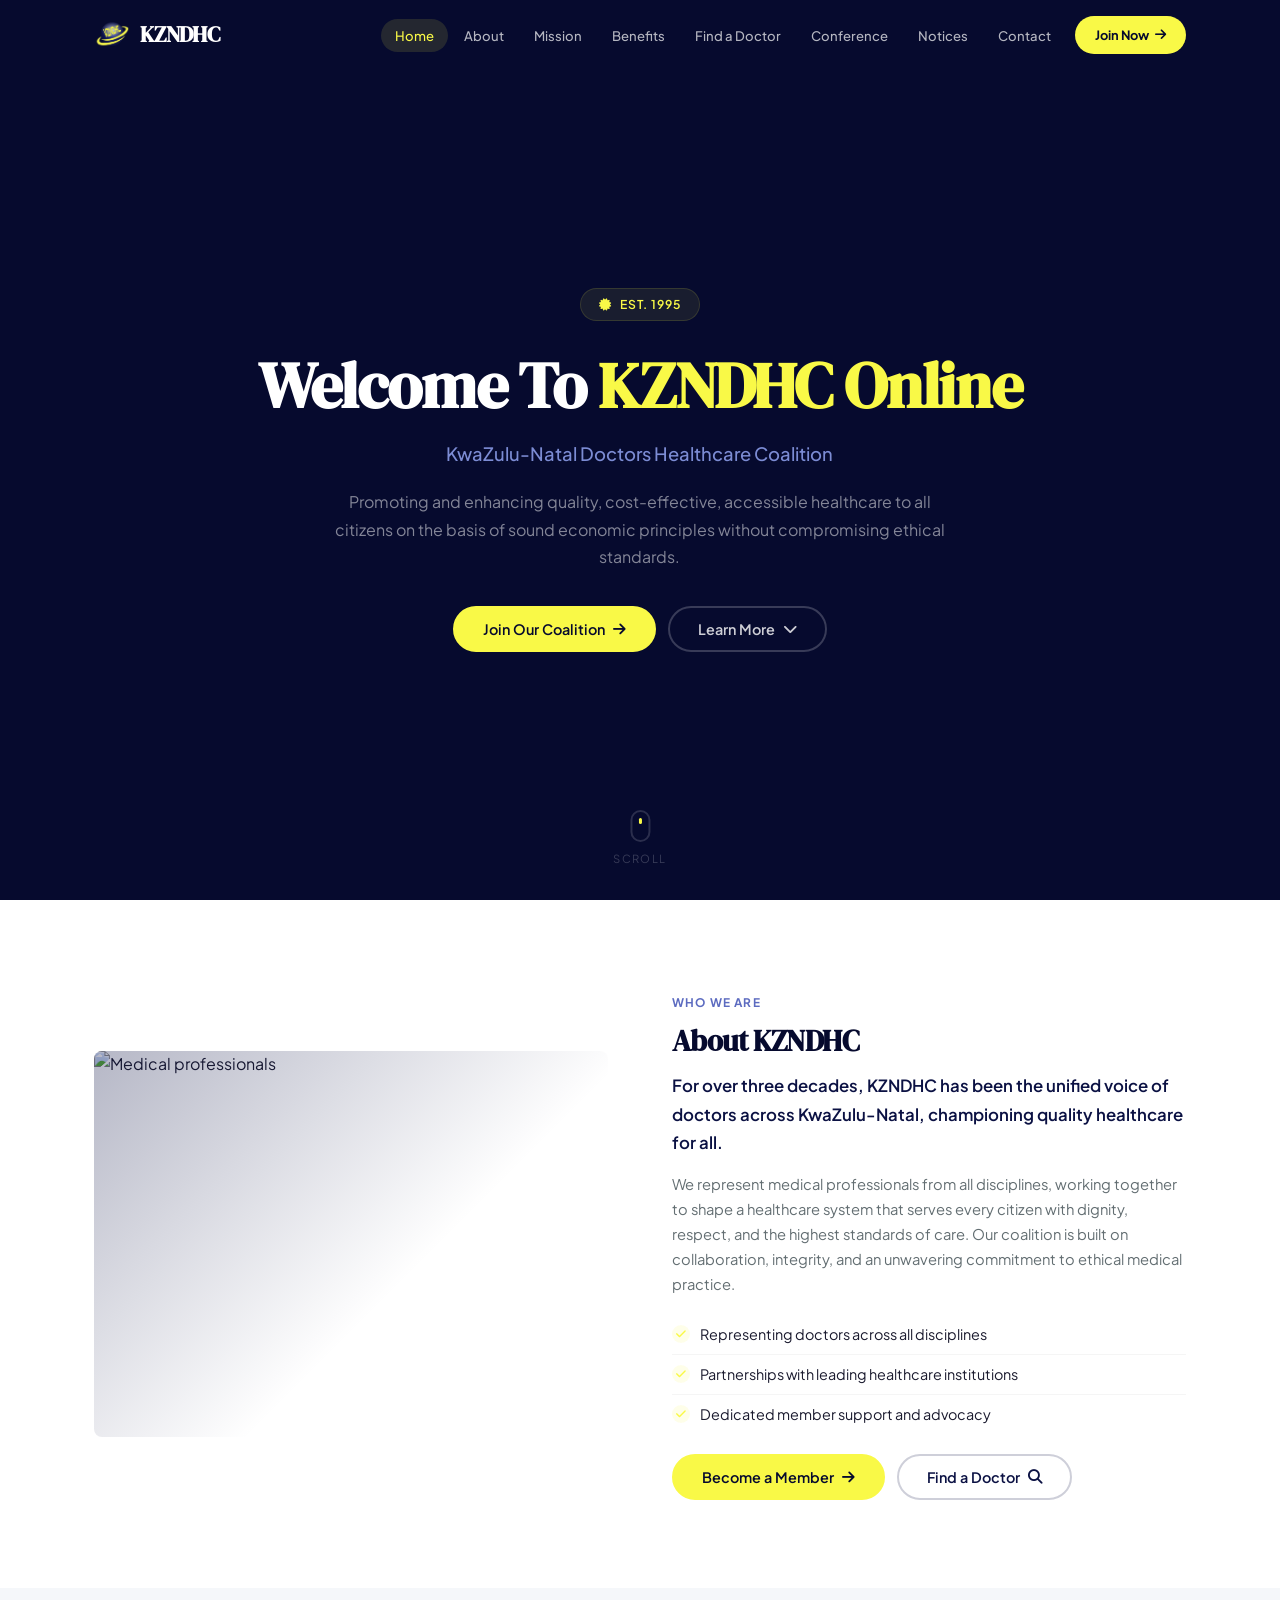
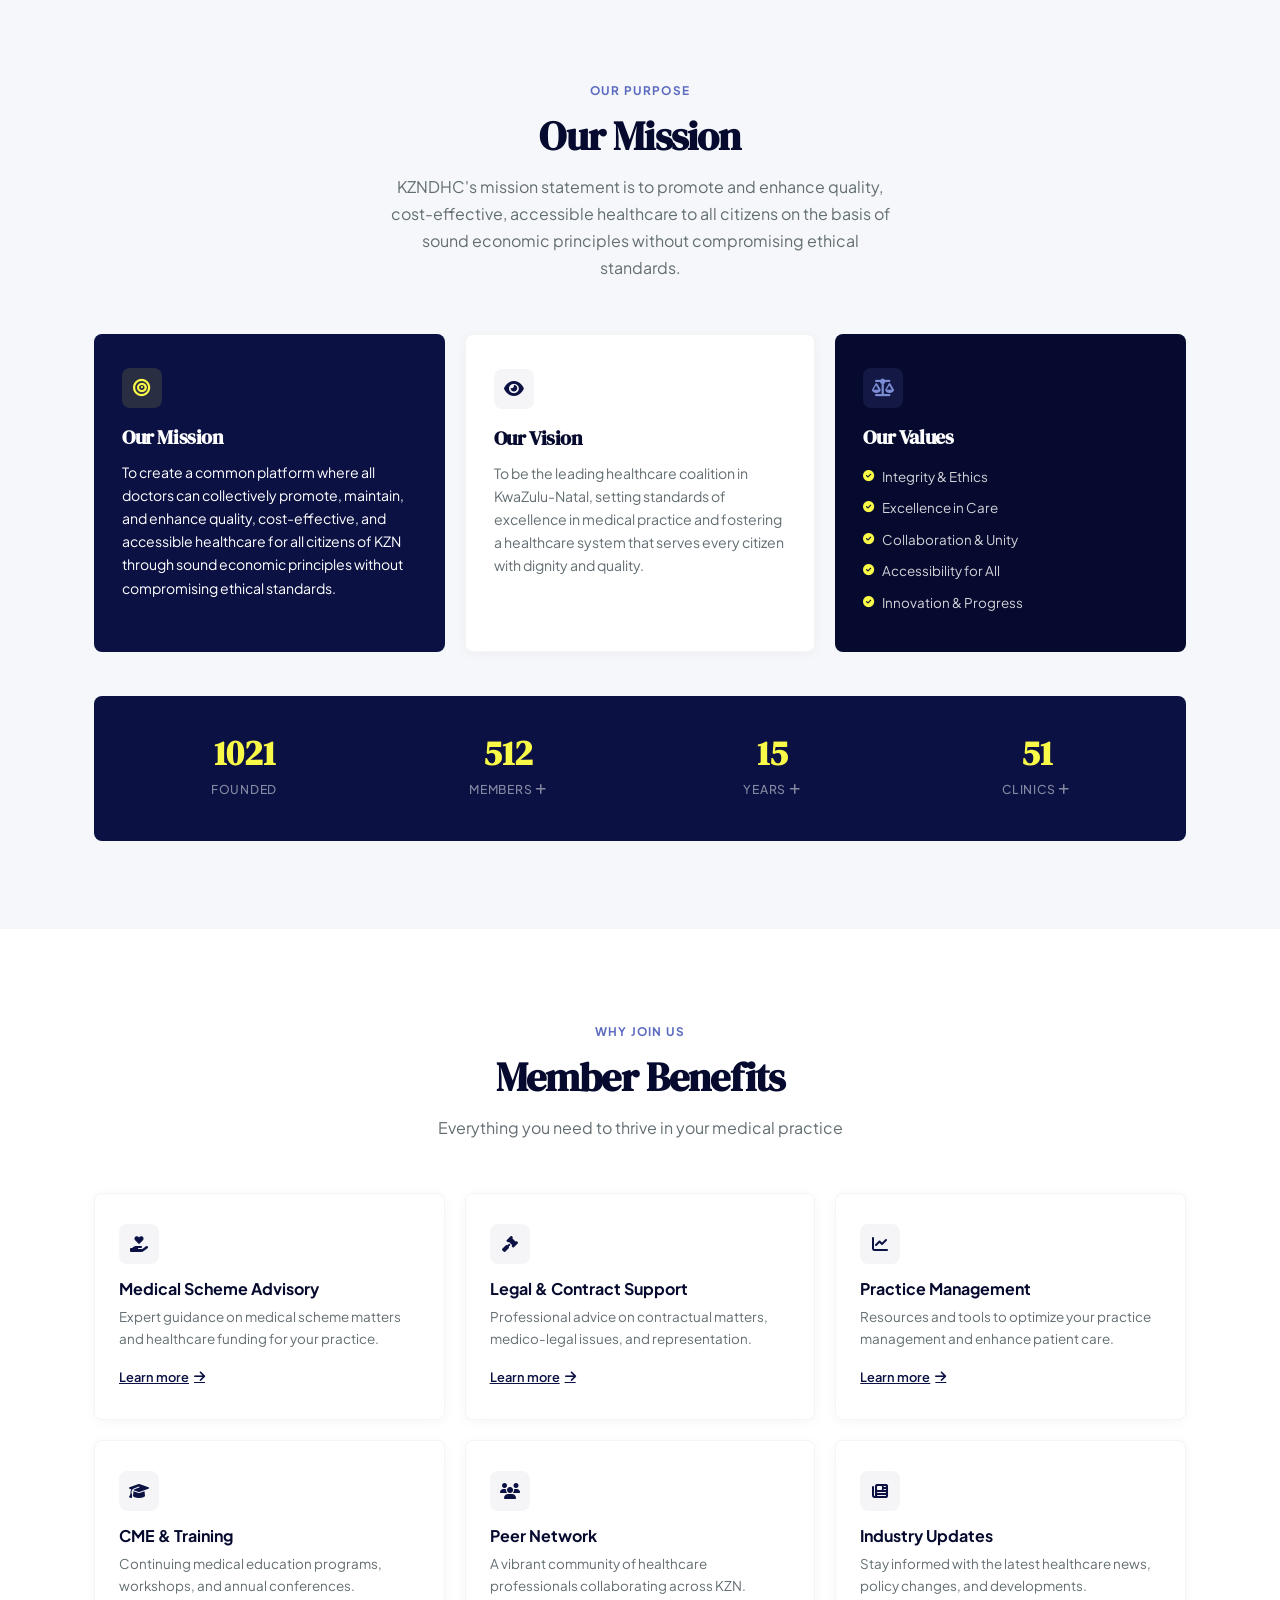
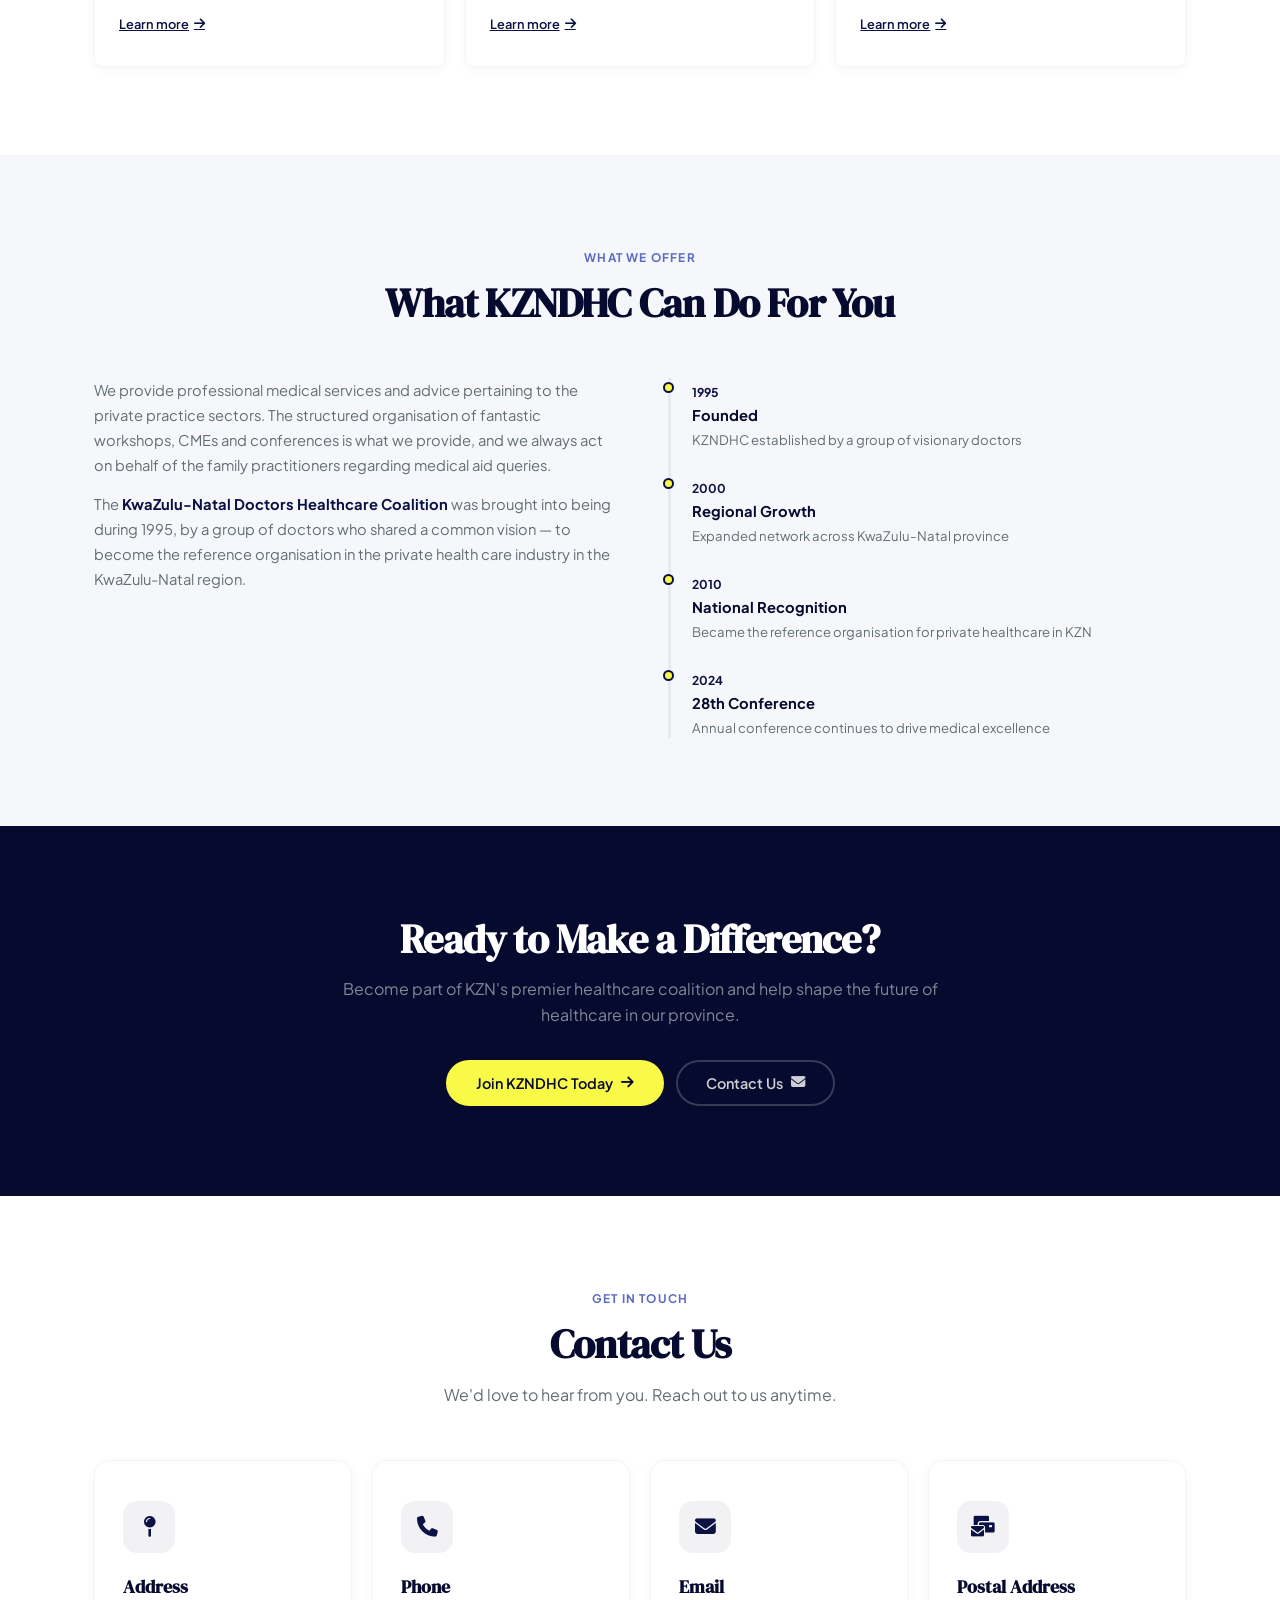
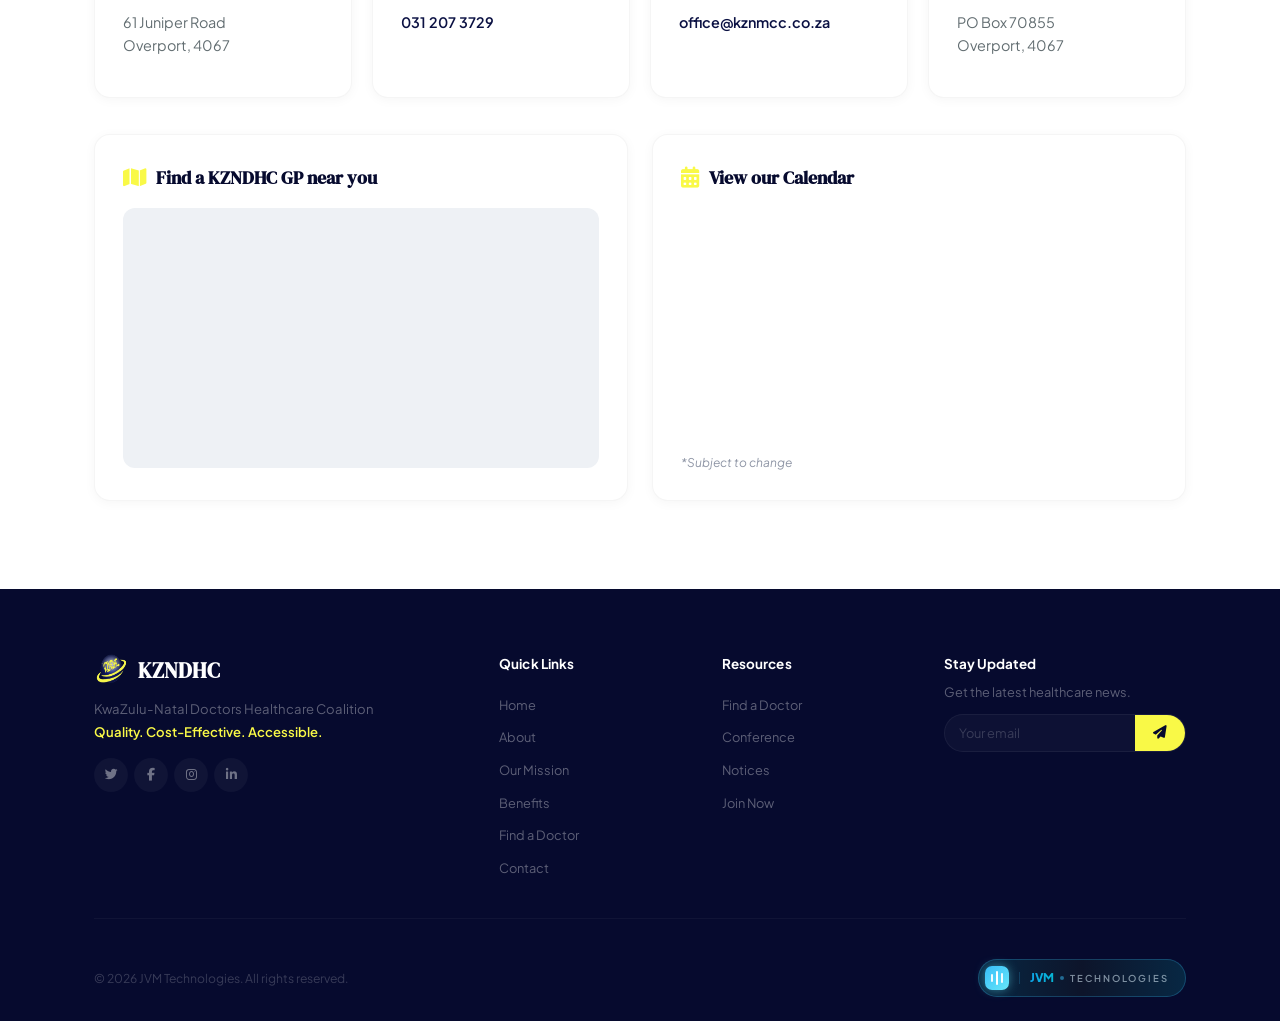
==== commit 7c45ac31: "Send applications to accounts@kznmcc.co.za, drop price, JVM footer - Join form recipient is now acco" ====
--- a/index.html
+++ b/index.html
@@ -44,7 +44,7 @@
 <div class="c-extra"><h4><i class="fas fa-calendar-alt"></i> View our Calendar</h4><div style="border-radius:8px;overflow:hidden;"><iframe src="https://calendar.google.com/calendar/embed?src=kzndhcmain%40gmail.com&ctz=Africa%2FJohannesburg" style="border:0" width="100%" height="230" frameborder="0" scrolling="no"></iframe></div><p class="cal-note">*Subject to change</p></div>
 </div></div></section>
 
-<footer class="footer"><div class="container"><div class="f-grid"><div class="f-brand"><div class="logo-wrap"><img src="image.png" alt="KZNDHC"><strong>KZNDHC</strong></div><p>KwaZulu-Natal Doctors Healthcare Coalition</p><p class="tagline">Quality. Cost-Effective. Accessible.</p><div class="f-social"><a href="https://twitter.com/KZNDHC" aria-label="Twitter"><i class="fab fa-twitter"></i></a><a href="#" aria-label="Facebook"><i class="fab fa-facebook-f"></i></a><a href="https://www.instagram.com/kzndhc/" aria-label="Instagram"><i class="fab fa-instagram"></i></a><a href="#" aria-label="LinkedIn"><i class="fab fa-linkedin-in"></i></a></div></div><div class="f-col"><h5>Quick Links</h5><ul><li><a href="index.html">Home</a></li><li><a href="index.html#about">About</a></li><li><a href="index.html#mission">Our Mission</a></li><li><a href="index.html#benefits">Benefits</a></li><li><a href="members/find.html">Find a Doctor</a></li><li><a href="index.html#contact">Contact</a></li></ul></div><div class="f-col"><h5>Resources</h5><ul><li><a href="members/find.html">Find a Doctor</a></li><li><a href="conference/index.html">Conference</a></li><li><a href="members/press.html">Notices</a></li><li><a href="members/join.html">Join Now</a></li></ul></div><div class="f-news"><h5>Stay Updated</h5><p>Get the latest healthcare news.</p><form class="f-form" onsubmit="alert('Thank you');return false;"><input type="email" placeholder="Your email" required><button type="submit"><i class="fas fa-paper-plane"></i></button></form></div></div><div class="f-bottom"><p>&copy; 2025 KZNDHC. All rights reserved.</p><p>Designed for KZN Healthcare</p></div></div></footer>
+<footer class="footer"><div class="container"><div class="f-grid"><div class="f-brand"><div class="logo-wrap"><img src="image.png" alt="KZNDHC"><strong>KZNDHC</strong></div><p>KwaZulu-Natal Doctors Healthcare Coalition</p><p class="tagline">Quality. Cost-Effective. Accessible.</p><div class="f-social"><a href="https://twitter.com/KZNDHC" aria-label="Twitter"><i class="fab fa-twitter"></i></a><a href="#" aria-label="Facebook"><i class="fab fa-facebook-f"></i></a><a href="https://www.instagram.com/kzndhc/" aria-label="Instagram"><i class="fab fa-instagram"></i></a><a href="#" aria-label="LinkedIn"><i class="fab fa-linkedin-in"></i></a></div></div><div class="f-col"><h5>Quick Links</h5><ul><li><a href="index.html">Home</a></li><li><a href="index.html#about">About</a></li><li><a href="index.html#mission">Our Mission</a></li><li><a href="index.html#benefits">Benefits</a></li><li><a href="members/find.html">Find a Doctor</a></li><li><a href="index.html#contact">Contact</a></li></ul></div><div class="f-col"><h5>Resources</h5><ul><li><a href="members/find.html">Find a Doctor</a></li><li><a href="conference/index.html">Conference</a></li><li><a href="members/press.html">Notices</a></li><li><a href="members/join.html">Join Now</a></li></ul></div><div class="f-news"><h5>Stay Updated</h5><p>Get the latest healthcare news.</p><form class="f-form" onsubmit="alert('Thank you');return false;"><input type="email" placeholder="Your email" required><button type="submit"><i class="fas fa-paper-plane"></i></button></form></div></div><div class="f-bottom"><p>&copy; 2026 JVM Technologies. All rights reserved.</p><span class="jvm-badge" aria-label="JVM Technologies"><span class="jvm-mark" aria-hidden="true"><span></span><span></span><span></span></span><span class="jvm-sep" aria-hidden="true"></span><span class="jvm-word"><b>JVM</b><i aria-hidden="true"></i><small>Technologies</small></span></span></div></div></footer>
 
 <button id="backToTop" class="btt" aria-label="Back to top"><i class="fas fa-arrow-up"></i></button>
 <script src="js/main.js"></script>
--- a/css/style.css
+++ b/css/style.css
@@ -229,4 +229,21 @@
 [data-aos].aos-animate{opacity:1;transform:translateY(0)}
 @media(max-width:1024px){.about-grid,.hist-grid{grid-template-columns:1fr}.m-grid,.b-grid{grid-template-columns:repeat(2,1fr)}.contact-grid{flex-wrap:wrap}.contact-grid .c-card{min-width:calc(50% - 10px)}.c-extras{grid-template-columns:1fr}.f-grid{grid-template-columns:repeat(2,1fr)}}
 @media(max-width:768px){.nav-menu{position:fixed;inset:0;flex-direction:column;justify-content:center;background:rgba(6,10,46,.98);backdrop-filter:blur(16px);transform:translateY(-100%);opacity:0;pointer-events:none;transition:all .3s}.nav-menu.active{transform:translateY(0);opacity:1;pointer-events:all}.nav-toggle{display:flex}.nav-link{font-size:1rem;padding:10px 20px}.nav-cta{margin-left:0;margin-top:8px}.hero{padding:110px 0 60px}.hero h1{font-size:2.6rem}.section{padding:56px 0}.s-title{font-size:1.9rem}.m-grid,.b-grid,.f-grid{grid-template-columns:1fr}.contact-grid .c-card{min-width:100%}.c-extras{grid-template-columns:1fr}.stats-bar{grid-template-columns:repeat(2,1fr);padding:30px 20px}.hero-acts .btn,.cta-acts .btn{width:100%;justify-content:center}.f-bottom{flex-direction:column;gap:6px;text-align:center}}
-@media(max-width:480px){.hero h1{font-size:2rem}.container{padding:0 18px}.s-title{font-size:1.5rem}.stats-bar{grid-template-columns:1fr}}+@media(max-width:480px){.hero h1{font-size:2rem}.container{padding:0 18px}.s-title{font-size:1.5rem}.stats-bar{grid-template-columns:1fr}}.form-status{padding:12px 14px;border-radius:var(--r);margin-bottom:12px;font-size:.88rem;line-height:1.5}
+.form-status.ok{background:#e7f6ec;color:#1e6b3a;border:1px solid #b7e1c4}
+.form-status.err{background:#fdecec;color:#9b2226;border:1px solid #f3c2c2}
+.jvm-badge{display:inline-flex;align-items:center;gap:10px;padding:6px 16px 6px 6px;border-radius:999px;border:1px solid rgba(56,189,248,.25);background:linear-gradient(90deg,rgba(8,47,73,.8),rgba(15,23,42,.8),rgba(8,47,73,.8));transition:transform .3s,box-shadow .3s}
+.jvm-badge:hover{transform:scale(1.03);box-shadow:0 0 24px -6px rgba(14,165,233,.5)}
+.jvm-mark{display:flex;align-items:center;justify-content:center;gap:2.5px;width:24px;height:24px;border-radius:7px;flex-shrink:0;background:linear-gradient(135deg,#38bdf8,#67e8f9);box-shadow:0 0 12px -2px rgba(103,232,249,.7)}
+.jvm-mark span{width:2.5px;height:8px;border-radius:999px;background:rgba(255,255,255,.9);animation:jvm-pulse 1.8s ease-in-out infinite;transform-origin:center}
+.jvm-mark span:nth-child(2){height:14px;background:#fff;animation-delay:150ms}
+.jvm-mark span:nth-child(3){height:10px;animation-delay:300ms}
+.jvm-badge:hover .jvm-mark span{animation-duration:.7s}
+@keyframes jvm-pulse{0%,100%{transform:scaleY(.55);opacity:.75}50%{transform:scaleY(1);opacity:1}}
+@media (prefers-reduced-motion:reduce){.jvm-mark span{animation:none;transform:scaleY(1)}}
+.jvm-sep{width:1px;height:12px;background:rgba(56,189,248,.2)}
+.jvm-word{display:flex;align-items:baseline;gap:6px;line-height:1}
+.jvm-word b{font-size:12px;font-weight:800;letter-spacing:-.02em;background:linear-gradient(90deg,#0ea5e9,#06b6d4,#0ea5e9);background-size:200% auto;-webkit-background-clip:text;background-clip:text;color:transparent;transition:background-position .7s}
+.jvm-badge:hover .jvm-word b{background-position:100% 0}
+.jvm-word i{width:4px;height:4px;border-radius:50%;background:rgba(56,189,248,.5);align-self:center}
+.jvm-word small{font-size:9.5px;font-weight:600;text-transform:uppercase;letter-spacing:.2em;color:rgba(224,242,254,.55)}
